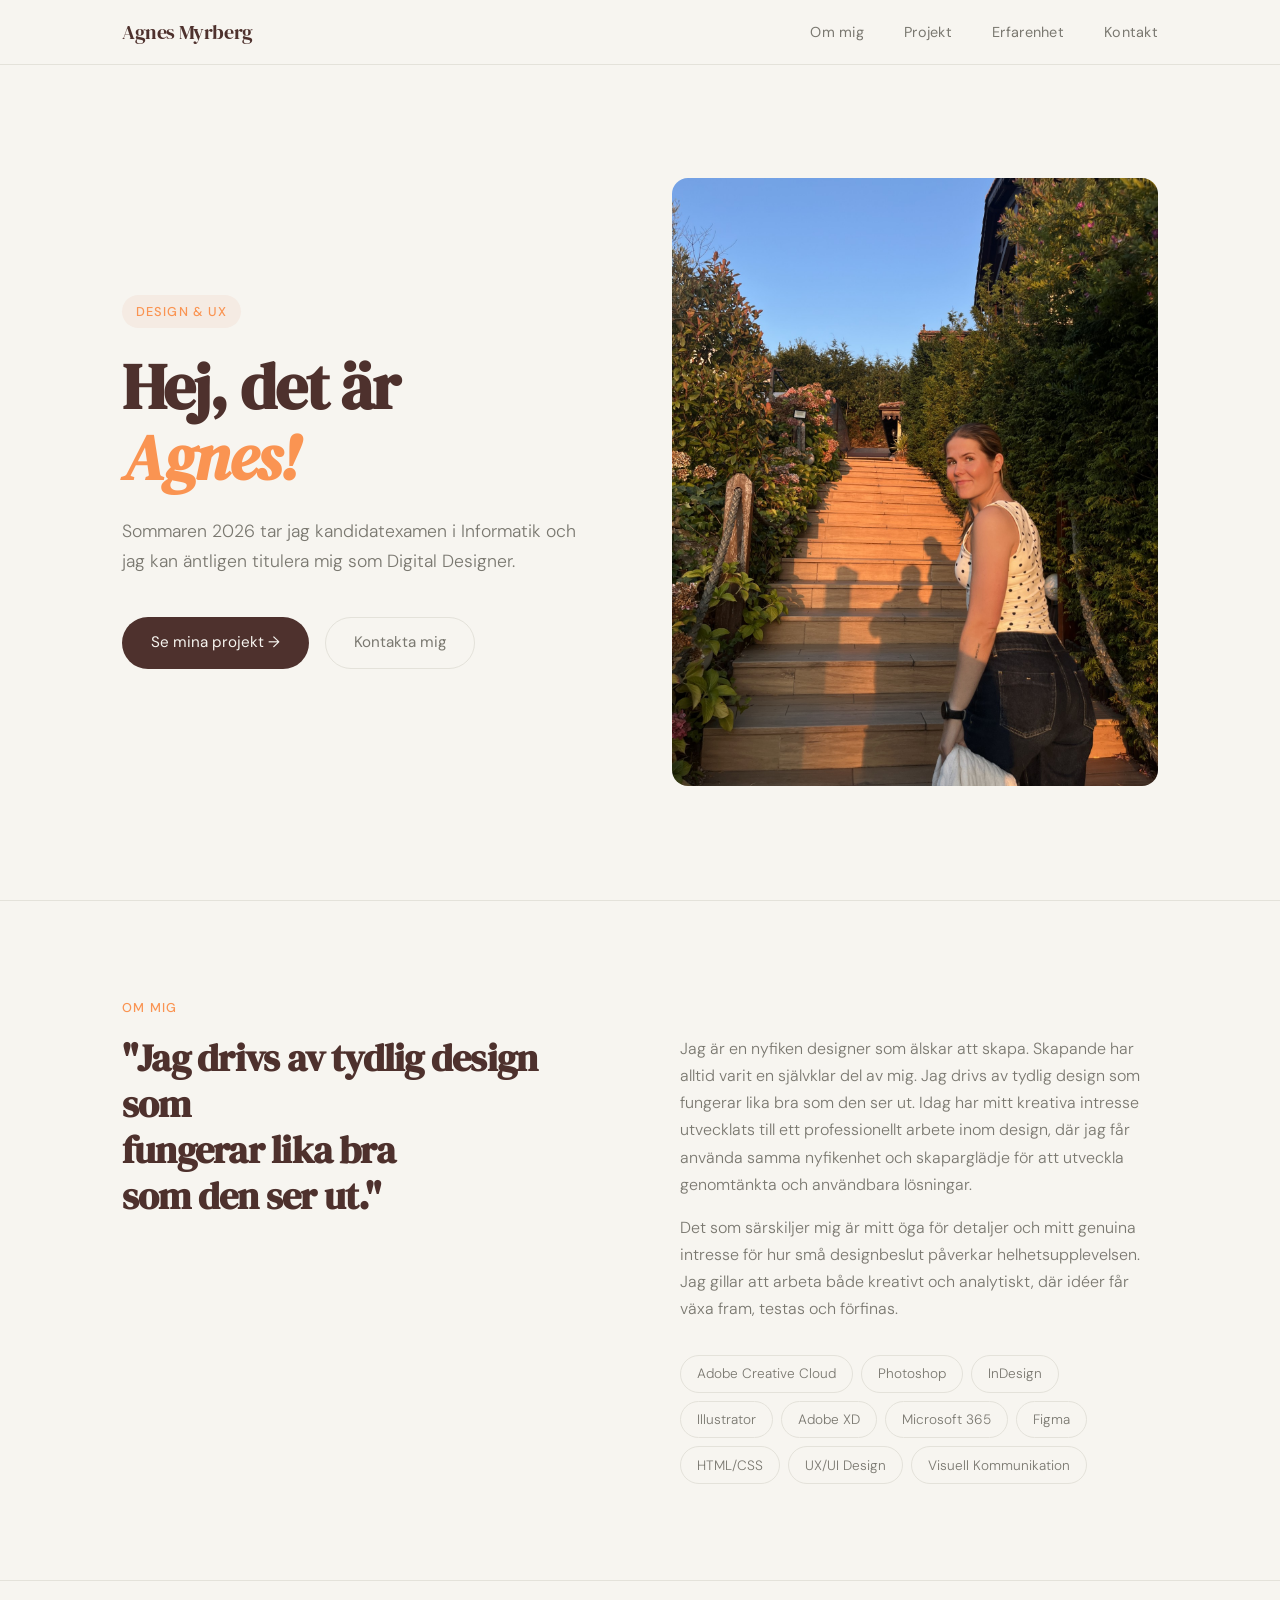
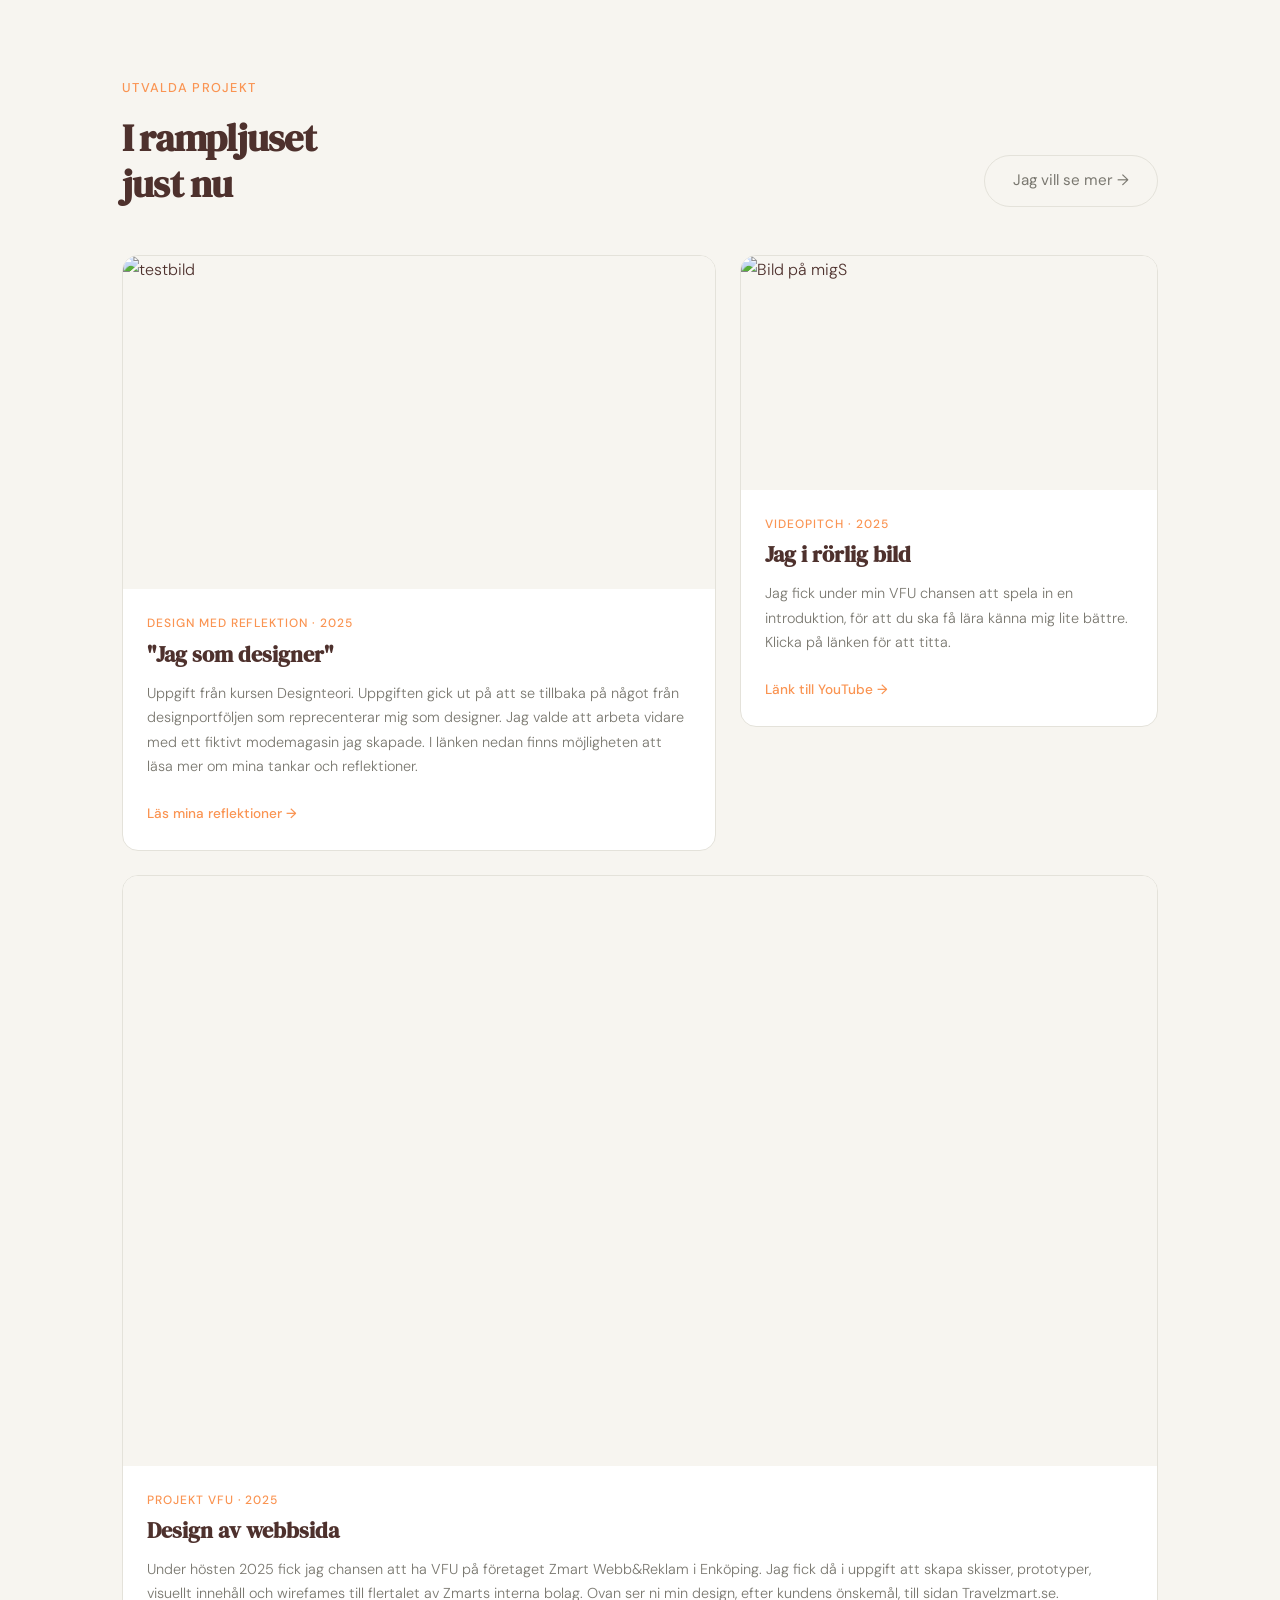
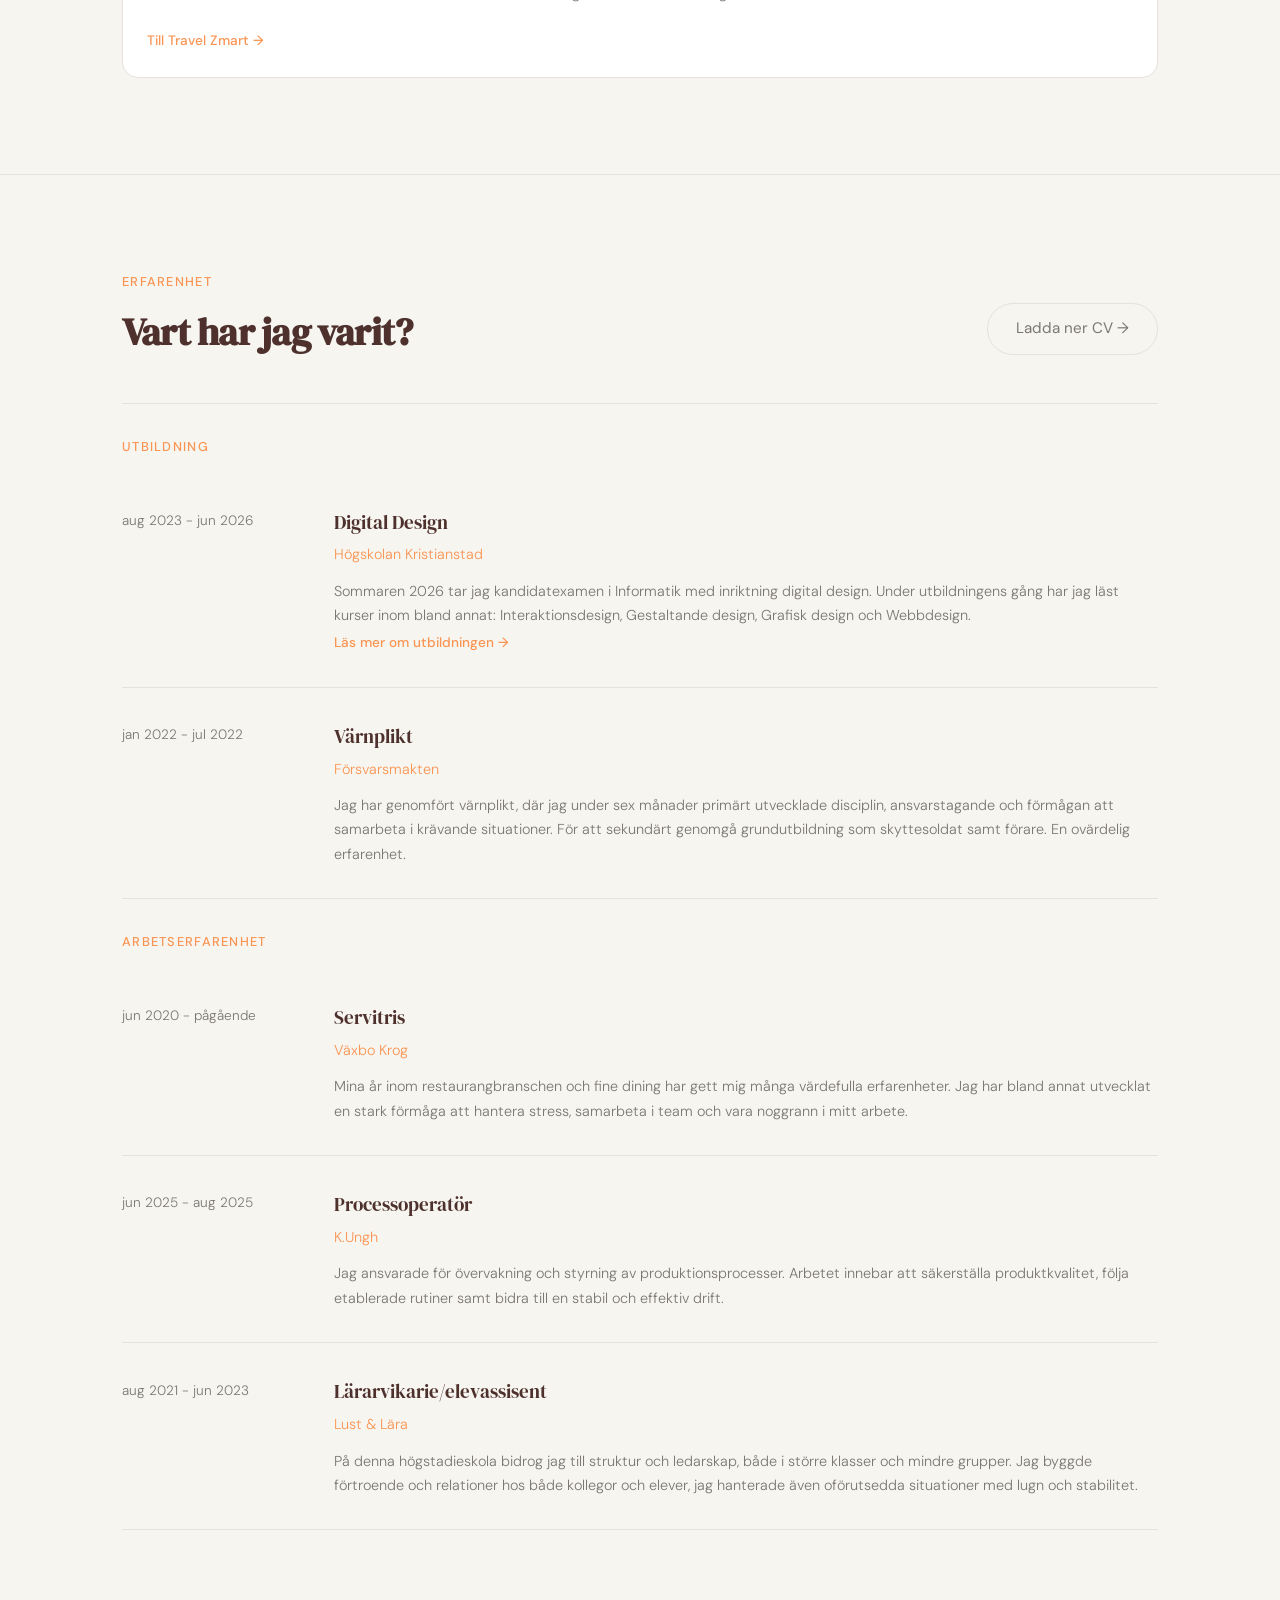
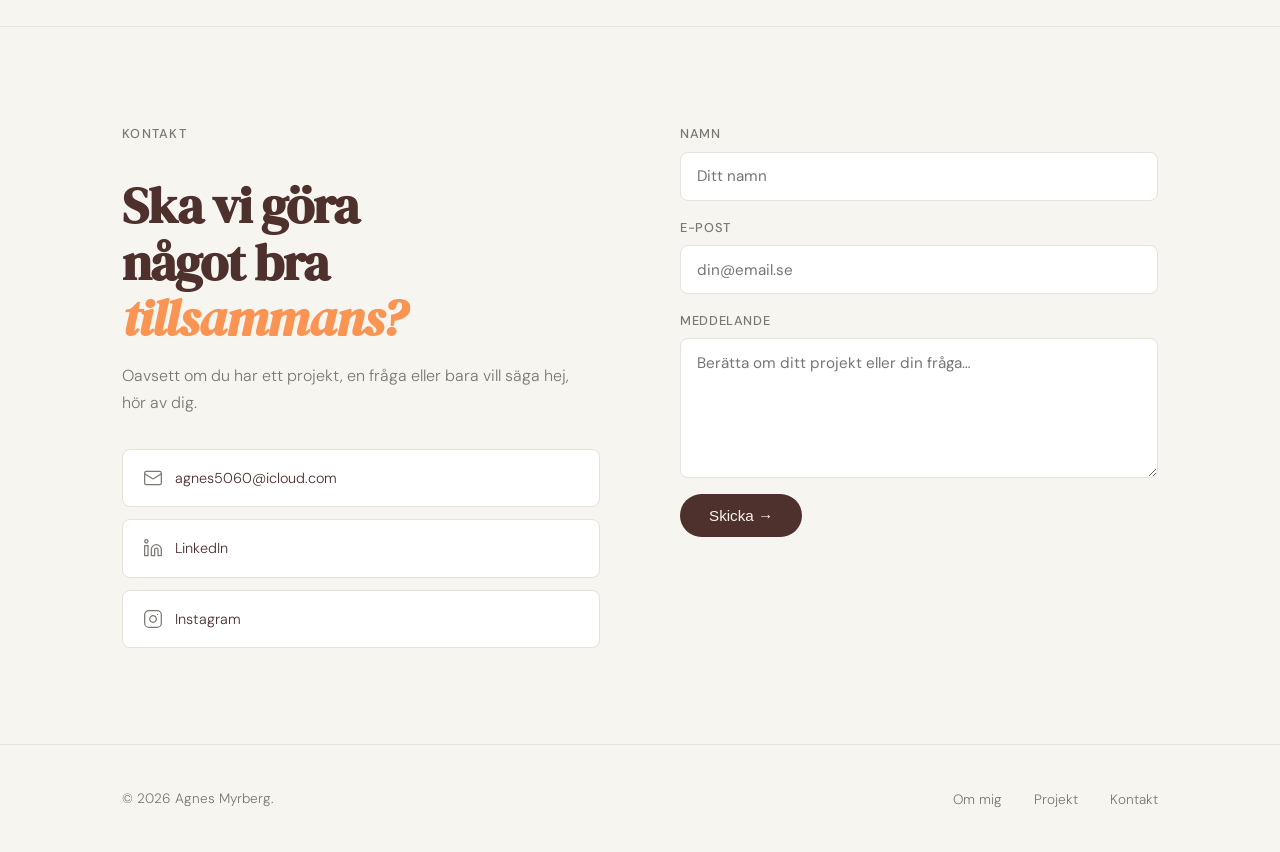
==== index.html @ 343604dd "Add files via upload" ====
<!DOCTYPE html>
<html lang="sv">
<head>
  <meta charset="UTF-8" />
  <meta name="viewport" content="width=device-width, initial-scale=1.0" />
  <title>Portfolio</title>
  <link rel="preconnect" href="https://fonts.googleapis.com" />
  <link rel="preconnect" href="https://fonts.gstatic.com" crossorigin />
  <link rel="stylesheet" href="css/style.css"> 
  <link href="https://fonts.googleapis.com/css2?family=DM+Serif+Display:ital@0;1&family=DM+Sans:ital,opsz,wght@0,9..40,300;0,9..40,400;0,9..40,500;1,9..40,300&display=swap" rel="stylesheet" />

 

  <!-- NAVIGATION -->
  <nav>
    <div class="container">
      <a href="index.html" class="nav-logo">Agnes Myrberg</a>
      <ul class="nav-links">
        <li><a href="ommig.html">Om mig</a></li>
        <li><a href="projekt.html">Projekt</a></li>
        <li><a href="erfarenhet.html">Erfarenhet</a></li>
        <li><a href="kontakt.html">Kontakt</a></li>
      </ul>
    </div>
  </nav>

  <!-- HERO -->
  <section id="hero">
    <div class="container">
      <div class="hero-inner">
        <div class="hero-text">
          <span class="tag">Design &amp; UX</span>
          <h1>Hej, det är<br><em>Agnes!</em></h1>
          <p>
            Sommaren 2026 tar jag kandidatexamen i Informatik och jag kan äntligen titulera mig som Digital Designer.
          </p>
          <div class="hero-actions">
            <a href="projekt.html" class="btn btn-primary">Se mina projekt →</a>
            <a href="#kontakt" class="btn btn-outline">Kontakta mig</a>
          </div>
        </div>

        <div class="hero-image"><img src="images/agnes.jpeg" alt="bild"> </div> 
      </div>
    </div>
  </section>

  <!-- OM MIG -->
  <section id="om-mig">
    <div class="container">
      <p class="section-label">Om mig</p>
      <div class="om-mig-grid">
        <div>
          <h2>"Jag drivs av tydlig design som<br>fungerar lika bra<br>som den ser ut."</h2>
        </div>
        <div>
          <p>
            Jag är en nyfiken designer som älskar att skapa. Skapande har alltid varit en självklar del av mig.
              Jag drivs av tydlig design som fungerar lika bra som den ser ut. Idag har mitt kreativa intresse utvecklats
              till ett professionellt arbete inom design, där jag får använda samma nyfikenhet och skaparglädje för att
              utveckla genomtänkta och användbara lösningar.
          </p>
          <p>
           Det som särskiljer mig är mitt öga för detaljer och mitt genuina intresse för hur små designbeslut påverkar helhetsupplevelsen. 
          Jag gillar att arbeta både kreativt och analytiskt, där idéer får växa fram, testas och förfinas.
          </p>

          <div class="skills-list">
            <!-- Byt ut dessa mot dina egna kompetenser -->
            <span class="skill-tag">Adobe Creative Cloud</span>
            <span class="skill-tag">Photoshop</span>
            <span class="skill-tag">InDesign</span>
            <span class="skill-tag">Illustrator</span>
            <span class="skill-tag">Adobe XD</span>
            <span class="skill-tag">Microsoft 365</span>
            <span class="skill-tag">Figma</span>
            <span class="skill-tag">HTML/CSS</span>
            <span class="skill-tag">UX/UI Design</span>
            <span class="skill-tag">Visuell Kommunikation</span>
          </div>
        </div>
      </div>
    </div>
  </section>

  <!-- PROJEKT -->
  <section id="projekt">
    <div class="container">
      <div class="projekt-header">
        <div>
          <p class="section-label">Utvalda projekt</p>
          <h2>I rampljuset<br>just nu</h2>
        </div>
        <a href="projekt.html" class="btn btn-outline">Jag vill se mer →</a>
      </div>

      <div class="projekt-grid">

        <!-- Projekt 1 — stort -->
        <div class="card-large">
          <article class="project-card">
            <!-- Byt ut div mot <img src="projekt1.jpg" alt="..."> -->
            <div class="card-image"><img src="images/skärmbild1.png" alt="testbild"></div>
            <div class="card-body">
              <p class="card-category">Design med reflektion · 2025</p>
              <h3 class="card-title">"Jag som designer"</h3>
              <p class="card-desc">Uppgift från kursen Designteori. Uppgiften gick ut på att se tillbaka på något från designportföljen som reprecenterar mig som designer. 
                Jag valde att arbeta vidare med ett fiktivt modemagasin jag skapade. I länken nedan finns möjligheten att läsa mer om mina tankar och reflektioner.</p>
              <a href="images/Jag som designer.pdf" target="_blank" class="card-link">Läs mina reflektioner →</a>
            </div>
          </article>
        </div>

        <!-- Projekt 2 — litet -->
        <div class="card-small">
          <article class="project-card">
            <div class="card-image"><img src="images/norsktjej.jpeg" alt="Bild på migS"></div>
            <div class="card-body">
              <p class="card-category">Videopitch · 2025</p>
              <h3 class="card-title">Jag i rörlig bild</h3>
              <p class="card-desc">Jag fick under min VFU chansen att spela in en introduktion, för att du ska få lära känna mig lite bättre. Klicka på länken för att titta.</p>
              <a href="https://youtube.com/shorts/fnrVQK03BHY" target="_blank" class="card-link">Länk till YouTube →</a>
            </div>
          </article>
        </div>

        <!-- Projekt 3 — hel rad -->
        <div class="card-full">
  <article class="project-card">
    <div class="card-image">
      <video autoplay muted loop playsinline>
        <source src="images/inspelningtravel.mp4" type="video/mp4">
      </video>
    </div>
    <div class="card-body">
      <p class="card-category">Projekt VFU · 2025</p>
      <h3 class="card-title">Design av webbsida</h3>
      <p class="card-desc">Under hösten 2025 fick jag chansen att ha VFU på företaget Zmart Webb&Reklam i Enköping. 
        Jag fick då i uppgift att skapa skisser, prototyper, visuellt innehåll och wirefames till flertalet av Zmarts interna bolag. 
        Ovan ser ni min design, efter kundens önskemål, till sidan Travelzmart.se.</p>
      <a href="https://travelzmart.se/" target="_blank" class="card-link">Till Travel Zmart →</a>
    </div>
  </article>
</div>

      </div>
    </div>
  </section>

  <!-- CV / ERFARENHET -->
  <section id="cv">
    <div class="container">
      <div class="cv-header">
        <div>
          <p class="section-label">Erfarenhet</p>
          <h2>Vart har jag varit?</h2>
        </div>
        <!-- Länka till ditt CV som PDF om du vill -->
        <a href="images/CV.pdf" target="_blank" class="btn btn-outline">Ladda ner CV →</a>
      </div>

      <div class="cv-list">
        <div class="cv-item">
          <p class="section-label">Utbildning</p> <br>

          <span class="cv-period">aug 2023 - jun 2026</span>
          <div>
            <p class="cv-role">Digital Design</p>
            <p class="cv-company">Högskolan Kristianstad</p>
            <p class="cv-desc">Sommaren 2026 tar jag kandidatexamen i Informatik med inriktning digital design. Under utbildningens gång har jag 
              läst kurser inom bland annat: Interaktionsdesign, Gestaltande design, Grafisk design och Webbdesign.</p>
              <a href="https://www.hkr.se/program/digitaldesign/utbildningsplan/" target="_blank" class="card-link">Läs mer om utbildningen →</a>
          </div>
        </div>
        <div class="cv-item">
          <span class="cv-period">jan 2022 - jul 2022</span>
          <div>
            <p class="cv-role">Värnplikt</p>
            <p class="cv-company">Försvarsmakten</p>
            <p class="cv-desc">Jag har genomfört värnplikt, där jag under sex månader primärt utvecklade disciplin, ansvarstagande och förmågan att samarbeta i krävande situationer.
              För att sekundärt genomgå grundutbildning som skyttesoldat samt förare. En ovärdelig erfarenhet.
            </p>
          </div>
        </div>
        
        <div class="cv-item">
          <p class="section-label">Arbetserfarenhet</p> <br> 

         <span class="cv-period">jun 2020 - pågående</span>
          <div>
            <p class="cv-role">Servitris</p>
            <p class="cv-company">Växbo Krog</p>
            <p class="cv-desc">Mina år inom restaurangbranschen och fine dining har gett mig många 
              värdefulla erfarenheter. Jag har bland annat utvecklat en stark förmåga att hantera stress, samarbeta i team och vara noggrann i mitt arbete. </p>
          </div>
        </div>

        <div class="cv-item">
          <span class="cv-period">jun 2025 - aug 2025</span>
          <div>
            <p class="cv-role">Processoperatör</p>
            <p class="cv-company">K.Ungh</p>
            <p class="cv-desc">Jag ansvarade för övervakning och styrning av produktionsprocesser. 
              Arbetet innebar att säkerställa produktkvalitet, följa etablerade rutiner samt bidra till en stabil och effektiv drift.</p>
          </div>
        </div>

        <div class="cv-item">
          <span class="cv-period">aug 2021 - jun 2023</span>
          <div>
            <p class="cv-role">Lärarvikarie/elevassisent</p>
            <p class="cv-company">Lust & Lära</p>
            <p class="cv-desc">På denna högstadieskola bidrog jag till struktur och ledarskap, både i större klasser och mindre grupper. 
              Jag byggde förtroende och relationer hos både kollegor och elever, jag hanterade även oförutsedda situationer med lugn och stabilitet.</p>
          </div>
        </div>

      </div>
    </div>
  </section>

  <!-- KONTAKT -->
  <section id="kontakt">
    <div class="container">
      <div class="kontakt-inner">
        <div>
          <p class="section-label">Kontakt</p>
          <h2>Ska vi göra<br>något bra<br><em>tillsammans?</em></h2>
          <p>Oavsett om du har ett projekt, en fråga eller bara vill säga hej, <br> hör av dig.</p>

          <div class="contact-links">
            <a href="mailto:din@email.se" class="contact-link">
              <svg class="contact-link-icon" viewBox="0 0 24 24" fill="none" stroke="currentColor" stroke-width="1.5" stroke-linecap="round" stroke-linejoin="round">
                <rect width="20" height="16" x="2" y="4" rx="2"/><path d="m22 7-8.97 5.7a1.94 1.94 0 0 1-2.06 0L2 7"/>
              </svg>
              <span class="contact-link-label">agnes5060@icloud.com</span>
            </a>
            <a href="https://www.linkedin.com/in/agnesmyrberg/" target="_blank" rel="noopener" class="contact-link">
              <svg class="contact-link-icon" viewBox="0 0 24 24" fill="none" stroke="currentColor" stroke-width="1.5" stroke-linecap="round" stroke-linejoin="round">
                <path d="M16 8a6 6 0 0 1 6 6v7h-4v-7a2 2 0 0 0-2-2 2 2 0 0 0-2 2v7h-4v-7a6 6 0 0 1 6-6z"/><rect width="4" height="12" x="2" y="9"/><circle cx="4" cy="4" r="2"/>
              </svg>
              <span class="contact-link-label">LinkedIn</span>
            </a>
            <a href="https://instagram.com" target="_blank" rel="noopener" class="contact-link">
              <svg class="contact-link-icon" viewBox="0 0 24 24" fill="none" stroke="currentColor" stroke-width="1.5" stroke-linecap="round" stroke-linejoin="round">
                <rect width="20" height="20" x="2" y="2" rx="5"/><path d="M16 11.37A4 4 0 1 1 12.63 8 4 4 0 0 1 16 11.37z"/><line x1="17.5" x2="17.51" y1="6.5" y2="6.5"/>
              </svg>
              <span class="contact-link-label">Instagram</span>
            </a>
          </div>
        </div>

        <!-- Enkelt kontaktformulär -->
        <div>
          <form class="contact-form" action="https://formspree.io/f/xlgoywad" method="POST">
            <div class="form-group">
              <label for="name">Namn</label>
              <input type="text" id="name" name="name" placeholder="Ditt namn" />
            </div>
            <div class="form-group">
              <label for="email">E-post</label>
              <input type="email" id="email" name="email" placeholder="din@email.se" />
            </div>
            <div class="form-group">
              <label for="message">Meddelande</label>
              <textarea id="message" name="message" placeholder="Berätta om ditt projekt eller din fråga…"></textarea>
            </div>
            <button type="submit" class="btn btn-primary" style="align-self: flex-start;">Skicka →</button>
          </form>
        </div>
      </div>
    </div>
  </section>

  <!-- FOOTER -->
  <footer>
    <div class="container">
      <p>© 2026 Agnes Myrberg.</p>
      <ul class="footer-links">
        <li><a href="ommig.html">Om mig</a></li>
        <li><a href="projekt.html">Projekt</a></li>
        <li><a href="kontakt.html">Kontakt</a></li>
      </ul>
    </div>
  </footer>

</body>
</html>
---- css/style.css ----
/* =====================
       VARIABLER — byt här för att ändra hela sidans utseende
    ===================== */
    :root {
        --bg:          #F7F5F0;       /* sidans bakgrundsfärg */
        --surface:     #FFFFFF;       /* kortbakgrund */
        --text:        #4E312D;       /* primär textfärg */
        --muted:       #7A7870;       /* sekundär/lättare text */
        --accent:      #FA9452;       /* accentfärg — byt till din profilfärg */
        --accent-soft: #F5EBE3;       /* mjuk version av accent */
        --border:      #E4E2DA;       /* kantlinjer */
        --radius:      16px;
        --radius-sm:   8px;
        --font-display: 'DM Serif Display', Georgia, serif;
        --font-body:    'DM Sans', system-ui, sans-serif;
      }
   
      /* =====================
         RESET & BAS
      ===================== */
      *, *::before, *::after { box-sizing: border-box; margin: 0; padding: 0; }
      html { scroll-behavior: smooth; }
   
      body {
        background-color: var(--bg);
        color: var(--text);
        font-family: var(--font-body);
        font-size: 16px;
        line-height: 1.7;
        font-weight: 300;
      }
   
      a {
        color: inherit;
        text-decoration: none;
      }
   
      img {
        display: block;
        width: 100%;
        height: 100%;
        object-fit: cover;
      }
   
      /* =====================
         LAYOUT
      ===================== */
      .container {
        max-width: 1100px;
        margin: 0 auto;
        padding: 0 2rem;
      }
   
      section {
        padding: 6rem 0;
      }
   
      /* =====================
         NAVIGATION
      ===================== */
      nav {
        position: fixed;
        top: 0;
        left: 0;
        right: 0;
        z-index: 100;
        backdrop-filter: blur(12px);
        -webkit-backdrop-filter: blur(12px);
        background: rgba(247, 245, 240, 0.85);
        border-bottom: 1px solid var(--border);
      }
   
      nav .container {
        display: flex;
        align-items: center;
        justify-content: space-between;
        height: 64px;
      }
   
      .nav-logo {
        font-family: var(--font-display);
        font-size: 1.25rem;
        letter-spacing: -0.02em;
      }
   
      .nav-links {
        display: flex;
        gap: 2.5rem;
        list-style: none;
      }
   
      .nav-links a {
        font-size: 0.9rem;
        font-weight: 400;
        color: var(--muted);
        transition: color 0.2s;
        letter-spacing: 0.02em;
      }
   
      .nav-links a:hover {
        color: var(--text);
      }
   
      /* =====================
         HERO
      ===================== */
      #hero {
        padding-top: 10rem;
        padding-bottom: 6rem;
        min-height: 100vh;
        display: flex;
        align-items: center;
      }

            #hero-projects {
        padding-top: 10rem;
        padding-bottom: 6rem;
        display: flex;
        align-items: center;
      }
   
      .hero-inner {
        display: grid;
        grid-template-columns: 1fr 1fr;
        gap: 4rem;
        align-items: center;
      }
   
      .hero-text .tag {
        display: inline-block;
        background: var(--accent-soft);
        color: var(--accent);
        font-size: 0.8rem;
        font-weight: 500;
        letter-spacing: 0.08em;
        text-transform: uppercase;
        padding: 0.35rem 0.9rem;
        border-radius: 100px;
        margin-bottom: 1.5rem;
      }
   
      .hero-text h1 {
        font-family: var(--font-display);
        font-size: clamp(2.5rem, 5vw, 4rem);
        line-height: 1.1;
        letter-spacing: -0.02em;
        margin-bottom: 1.5rem;
      }
   
      .hero-text h1 em {
        font-style: italic;
        color: var(--accent);
      }
   
      .hero-text p {
        font-size: 1.1rem;
        color: var(--muted);
        max-width: 38ch;
        margin-bottom: 2.5rem;
      }
   
      .hero-actions {
        display: flex;
        gap: 1rem;
        flex-wrap: wrap;
      }
   
      .btn {
        display: inline-flex;
        align-items: center;
        gap: 0.5rem;
        padding: 0.75rem 1.75rem;
        border-radius: 100px;
        font-size: 0.95rem;
        font-weight: 400;
        cursor: pointer;
        transition: all 0.2s;
        border: 1.5px solid transparent;
      }
   
      .btn-primary {
        background: var(--text);
        color: var(--bg);
      }
   
      .btn-primary:hover {
        background: var(--accent);
      }
   
      .btn-outline {
        border-color: var(--border);
        color: var(--muted);
        background: transparent;
      }
   
      .btn-outline:hover {
        border-color: var(--text);
        color: var(--text);
      }
   
      /* Platshållaryta för profilbild */
      .hero-image {
        aspect-ratio: 4 / 5;
        background: var(--border);
        border-radius: var(--radius);
        overflow: hidden;
        position: relative;
      }
   
      .hero-image::after {
        position: absolute;
        inset: 0;
        display: flex;
        align-items: center;
        justify-content: center;
        font-size: 0.85rem;
        color: var(--muted);
        font-style: italic;
      }

      .card-image video {
  width: 100%;
  height: 100%;
  object-fit: cover;
}
   
      /* =====================
         OM MIG
      ===================== */
      #om-mig {
        border-top: 1px solid var(--border);
      }
   
      .section-label {
        font-size: 0.8rem;
        font-weight: 500;
        letter-spacing: 0.1em;
        text-transform: uppercase;
        color: var(--accent);
        margin-bottom: 1rem;
      }
   
      .om-mig-grid {
        display: grid;
        grid-template-columns: 1fr 1fr;
        gap: 5rem;
        align-items: start;
      }
   
      .om-mig-grid h2 {
        font-family: var(--font-display);
        font-size: clamp(1.8rem, 3vw, 2.8rem);
        line-height: 1.2;
        letter-spacing: -0.02em;
        margin-bottom: 1.5rem;
      }
   
      .om-mig-grid p {
        color: var(--muted);
        margin-bottom: 1rem;
      }
   
      .skills-list {
        display: flex;
        flex-wrap: wrap;
        gap: 0.5rem;
        margin-top: 2rem;
      }
   
      .skill-tag {
        padding: 0.4rem 1rem;
        border: 1px solid var(--border);
        border-radius: 100px;
        font-size: 0.85rem;
        color: var(--muted);
        transition: all 0.2s;
      }
   
      .skill-tag:hover {
        border-color: var(--accent);
        color: var(--accent);
      }
   
      /* =====================
         PROJEKT
      ===================== */
      #projekt {
        border-top: 1px solid var(--border);
      }
   
      .projekt-header {
        display: flex;
        justify-content: space-between;
        align-items: flex-end;
        margin-bottom: 3rem;
      }
   
      .projekt-header h2 {
        font-family: var(--font-display);
        font-size: clamp(1.8rem, 3vw, 2.8rem);
        line-height: 1.2;
        letter-spacing: -0.02em;
      }
   
      .projekt-grid {
        display: grid;
        grid-template-columns: repeat(12, 1fr);
        gap: 1.5rem;
      }
   
      /* Stort kort */
      .card-large {
        grid-column: span 7;
      }
   
      /* Litet kort */
      .card-small {
        grid-column: span 5;
      }
   
      /* Tredje kortet tar hela raden */
      .card-full {
        grid-column: span 12;
      }
   
      .project-card {
        background: var(--surface);
        border: 1px solid var(--border);
        border-radius: var(--radius);
        overflow: hidden;
        transition: transform 0.3s ease, box-shadow 0.3s ease;
        cursor: pointer;
      }
   
      .project-card:hover {
        transform: translateY(-4px);
        box-shadow: 0 16px 48px rgba(0,0,0,0.07);
      }



   
      /* Platshållaryta för projektbild */
      .card-image {
        background: var(--bg);
        width: 100%;
        aspect-ratio: 16 / 9;
        position: relative;
      }
   
      .card-image::after {
        position: absolute;
        inset: 0;
        display: flex;
        align-items: center;
        justify-content: center;
        font-size: 0.85rem;
        color: var(--muted);
        font-style: italic;
      }
   
      .card-body {
        padding: 1.5rem;
      }
   
      .card-category {
        font-size: 0.75rem;
        font-weight: 500;
        letter-spacing: 0.08em;
        text-transform: uppercase;
        color: var(--accent);
        margin-bottom: 0.5rem;
      }
   
      .card-title {
        font-family: var(--font-display);
        font-size: 1.4rem;
        line-height: 1.2;
        margin-bottom: 0.75rem;
      }
   
      .card-desc {
        font-size: 0.9rem;
        color: var(--muted);
        margin-bottom: 1.25rem;
      }
   
      .card-link {
        font-size: 0.85rem;
        font-weight: 500;
        color: var(--accent);
        display: inline-flex;
        align-items: center;
        gap: 0.3rem;
        transition: gap 0.2s;
      }
   
      .card-link:hover {
        gap: 0.6rem;
      }
   
      /* =====================
         CV / ERFARENHET
      ===================== */
      #cv {
        border-top: 1px solid var(--border);
      }
   
      .cv-header {
        display: flex;
        justify-content: space-between;
        align-items: flex-end;
        margin-bottom: 3rem;
      }
   
      .cv-header h2 {
        font-family: var(--font-display);
        font-size: clamp(1.8rem, 3vw, 2.8rem);
        line-height: 1.2;
        letter-spacing: -0.02em;
      }
   
      .cv-list {
        display: flex;
        flex-direction: column;
      }
   
      .cv-item {
        display: grid;
        grid-template-columns: 180px 1fr;
        gap: 2rem;
        padding: 2rem 0;
        border-top: 1px solid var(--border);
      }
   
      .cv-item:last-child {
        border-bottom: 1px solid var(--border);
      }
   
      .cv-period {
        font-size: 0.85rem;
        color: var(--muted);
        padding-top: 0.2rem;
      }
   
      .cv-role {
        font-family: var(--font-display);
        font-size: 1.2rem;
        margin-bottom: 0.25rem;
      }
   
      .cv-company {
        font-size: 0.9rem;
        color: var(--accent);
        margin-bottom: 0.75rem;
      }
   
      .cv-desc {
        font-size: 0.9rem;
        color: var(--muted);
      }
   
      /* =====================
         KONTAKT
      ===================== */
      #kontakt {
        border-top: 1px solid var(--border);
      }
   
      .kontakt-inner {
        display: grid;
        grid-template-columns: 1fr 1fr;
        gap: 5rem;
        align-items: start;
      }
   
      .kontakt-inner h2 {
        font-family: var(--font-display);
        font-size: clamp(2rem, 4vw, 3.2rem);
        line-height: 1.1;
        letter-spacing: -0.02em;
        margin-bottom: 1rem;
      }
   
      .kontakt-inner h2 em {
        font-style: italic;
        color: var(--accent);
      }
   
      .kontakt-inner > div > p {
        color: var(--muted);
        margin-bottom: 2rem;
      }
   
      .contact-links {
        display: flex;
        flex-direction: column;
        gap: 0.75rem;
      }
   
      .contact-link {
        display: flex;
        align-items: center;
        gap: 0.75rem;
        padding: 1rem 1.25rem;
        background: var(--surface);
        border: 1px solid var(--border);
        border-radius: var(--radius-sm);
        transition: all 0.2s;
      }
   
      .contact-link:hover {
        border-color: var(--accent);
        color: var(--accent);
      }
   
      .contact-link-icon {
        width: 20px;
        height: 20px;
        flex-shrink: 0;
        color: var(--muted);
      }
   
      .contact-link:hover .contact-link-icon {
        color: var(--accent);
      }
   
      .contact-link-label {
        font-size: 0.9rem;
      }
   
      /* Kontaktformulär */
      .contact-form {
        display: flex;
        flex-direction: column;
        gap: 1rem;
      }
   
      .form-group {
        display: flex;
        flex-direction: column;
        gap: 0.4rem;
      }
   
      .form-group label {
        font-size: 0.8rem;
        font-weight: 500;
        letter-spacing: 0.05em;
        text-transform: uppercase;
        color: var(--muted);
      }
   
      .form-group input,
      .form-group textarea {
        padding: 0.85rem 1rem;
        background: var(--surface);
        border: 1px solid var(--border);
        border-radius: var(--radius-sm);
        font-family: var(--font-body);
        font-size: 0.95rem;
        color: var(--text);
        transition: border-color 0.2s;
        outline: none;
        resize: vertical;
      }
   
      .form-group input:focus,
      .form-group textarea:focus {
        border-color: var(--accent);
      }
   
      .form-group textarea {
        min-height: 140px;
      }
   
      /* =====================
         FOOTER
      ===================== */
      footer {
        border-top: 1px solid var(--border);
        padding: 2.5rem 0;
      }
   
      footer .container {
        display: flex;
        justify-content: space-between;
        align-items: center;
      }
   
      footer p {
        font-size: 0.85rem;
        color: var(--muted);
      }
   
      footer .footer-links {
        display: flex;
        gap: 2rem;
        list-style: none;
      }
   
      footer .footer-links a {
        font-size: 0.85rem;
        color: var(--muted);
        transition: color 0.2s;
      }
   
      footer .footer-links a:hover {
        color: var(--text);
      }
   
      /* =====================
         RESPONSIVITET
      ===================== */
      @media (max-width: 768px) {
        nav .container { padding: 0 1.25rem; }
        .container { padding: 0 1.25rem; }
        section { padding: 4rem 0; }
   
        .hero-inner        { grid-template-columns: 1fr; }
        .hero-image        { aspect-ratio: 3 / 2; order: -1; }
        .om-mig-grid       { grid-template-columns: 1fr; gap: 2rem; }
        .kontakt-inner     { grid-template-columns: 1fr; gap: 3rem; }
        .cv-item           { grid-template-columns: 1fr; gap: 0.5rem; }
   
        .card-large,
        .card-small,
        .card-full         { grid-column: span 12; }
   
        .projekt-header,
        .cv-header         { flex-direction: column; align-items: flex-start; gap: 1rem; }
   
        footer .container  { flex-direction: column; gap: 1rem; text-align: center; }
      }

/*overlay på projekt*/ 

     .lightbox {
  position: fixed;
  inset: 0;
  background: rgba(0, 0, 0, 0.85);

  display: flex;
  justify-content: center;
  align-items: center;

  opacity: 0;
  pointer-events: none;

  transition: opacity 0.25s ease;
  z-index: 9999;
  padding: 40px;
}

/* när aktiv */
.lightbox:target {
  opacity: 1;
  pointer-events: auto;
}

/* bilden i overlay (hela bilden visas) */
.lightbox img {
  max-width: 90vw;
  max-height: 90vh;

  width: auto;
  height: auto;

  object-fit: contain;        /* VIKTIGT: ingen crop här */

  border-radius: 10px;
  box-shadow: 0 10px 40px rgba(0,0,0,0.4);
}

/* klick-område för att stänga */
.lightbox-close {
  position: absolute;
  inset: 0;
  cursor: default;
}

/* om mig sidan*/ 
    img {
      display: block;
      width: 100%;
      height: 100%;
      object-fit: cover;
    }

   
    /* LAYOUT */
    .container {
      max-width: 1100px;
      margin: 0 auto;
      padding: 0 2rem;
    }

    /* SIDA */
    .page {
      padding-top: 10rem;
      padding-bottom: 8rem;
    }

    /* RUBRIK */
    .page-eyebrow {
      font-size: 0.78rem;
      font-weight: 500;
      letter-spacing: 0.12em;
      text-transform: uppercase;
      color: var(--accent);
      margin-bottom: 1rem;
    }

    .page-title {
      font-family: var(--font-display);
      font-size: clamp(3rem, 6vw, 5rem);
      line-height: 1.05;
      letter-spacing: -0.03em;
      margin-bottom: 4rem;
    }

    .page-title em {
      font-style: italic;
      color: var(--accent);
    }

    /* BILD */
    .main-image {
      width: 100%;
      aspect-ratio: 21 / 9;
      background: var(--border);
      border-radius: var(--radius);
      overflow: hidden;
      position: relative;
      margin-bottom: 4rem;
    }

    /* Ta bort ::after när du lägger till en riktig bild */
    .main-image::after {
      position: absolute;
      inset: 0;
      display: flex;
      align-items: center;
      justify-content: center;
      font-size: 0.9rem;
      color: var(--muted);
      font-style: italic;
    }


    /* RESPONSIVITET */
    @media (max-width: 768px) {
      .container { padding: 0 1.25rem; }
      .main-image { aspect-ratio: 4 / 3; }
      .text-block { grid-template-columns: 1fr; gap: 1.5rem; }
      footer .container { flex-direction: column; gap: 1rem; text-align: center; }
    }

    .buttonn {
      margin: 30px 0;
    }
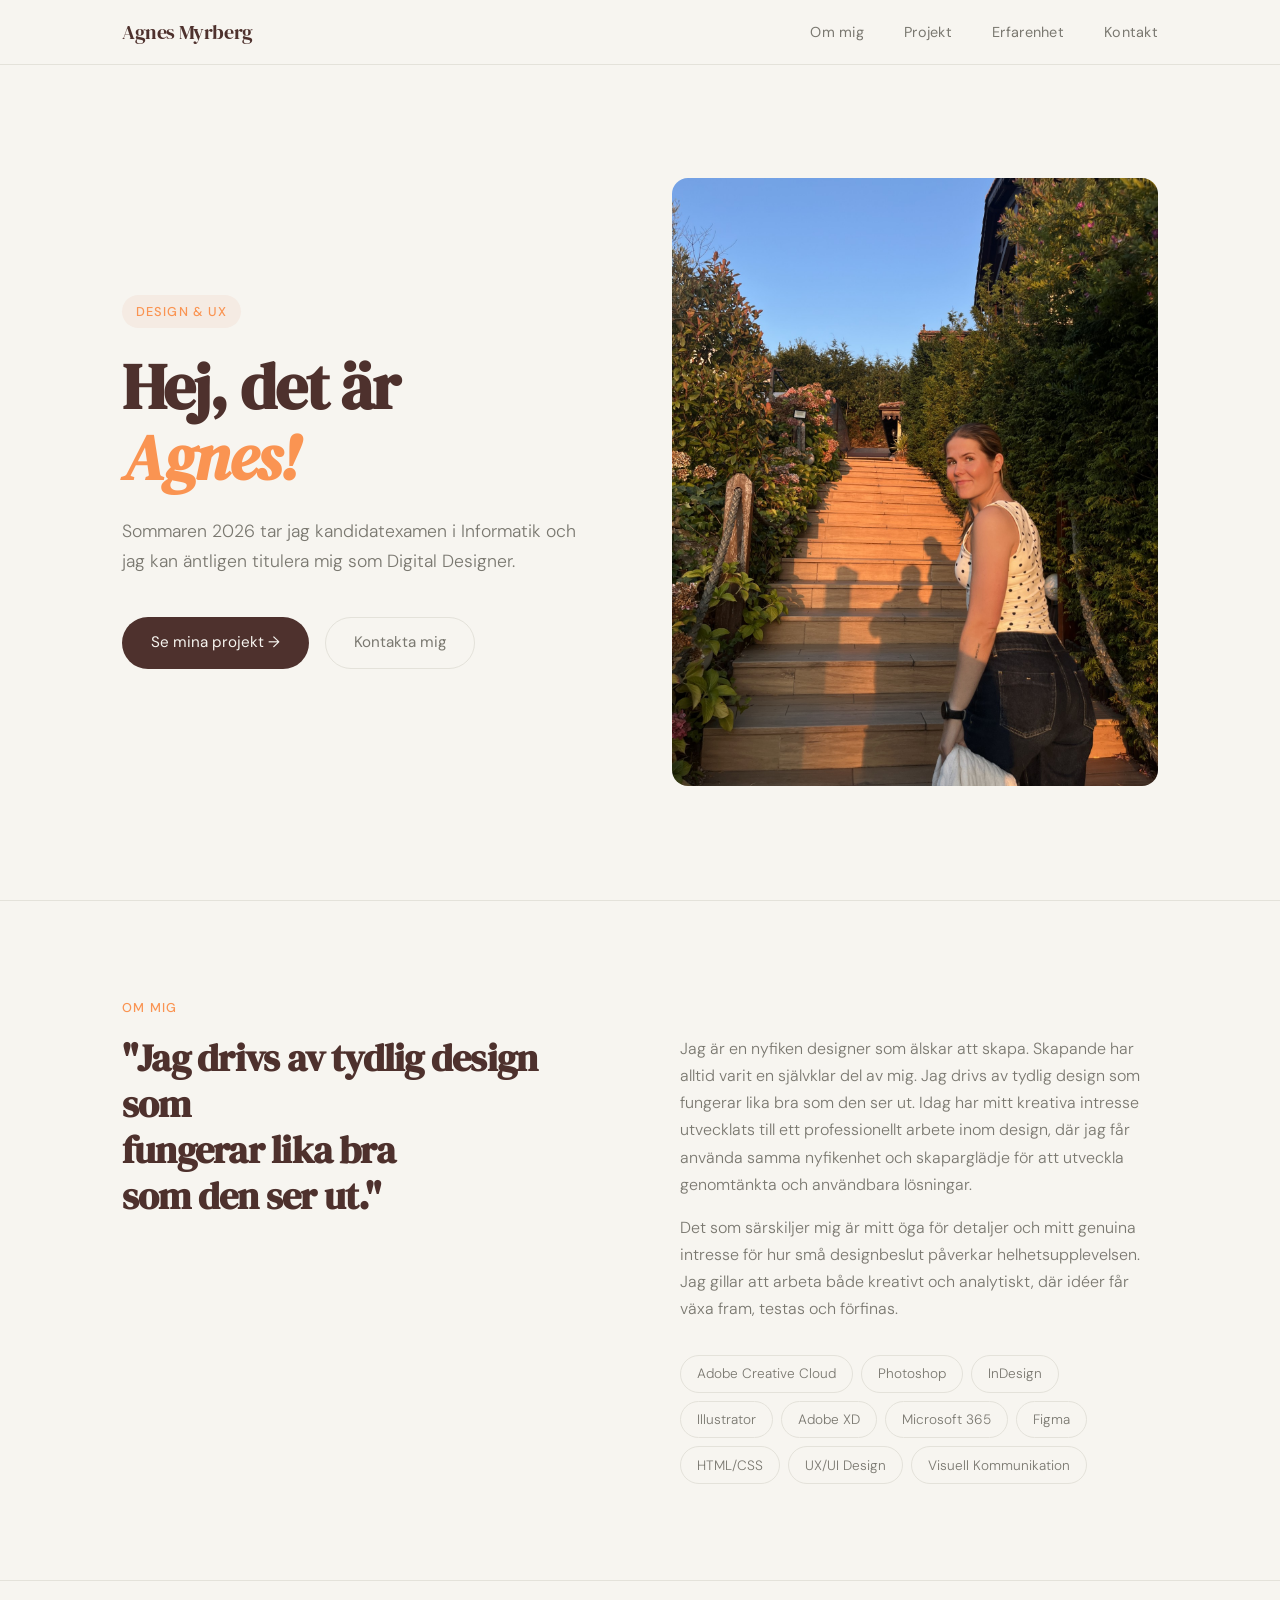
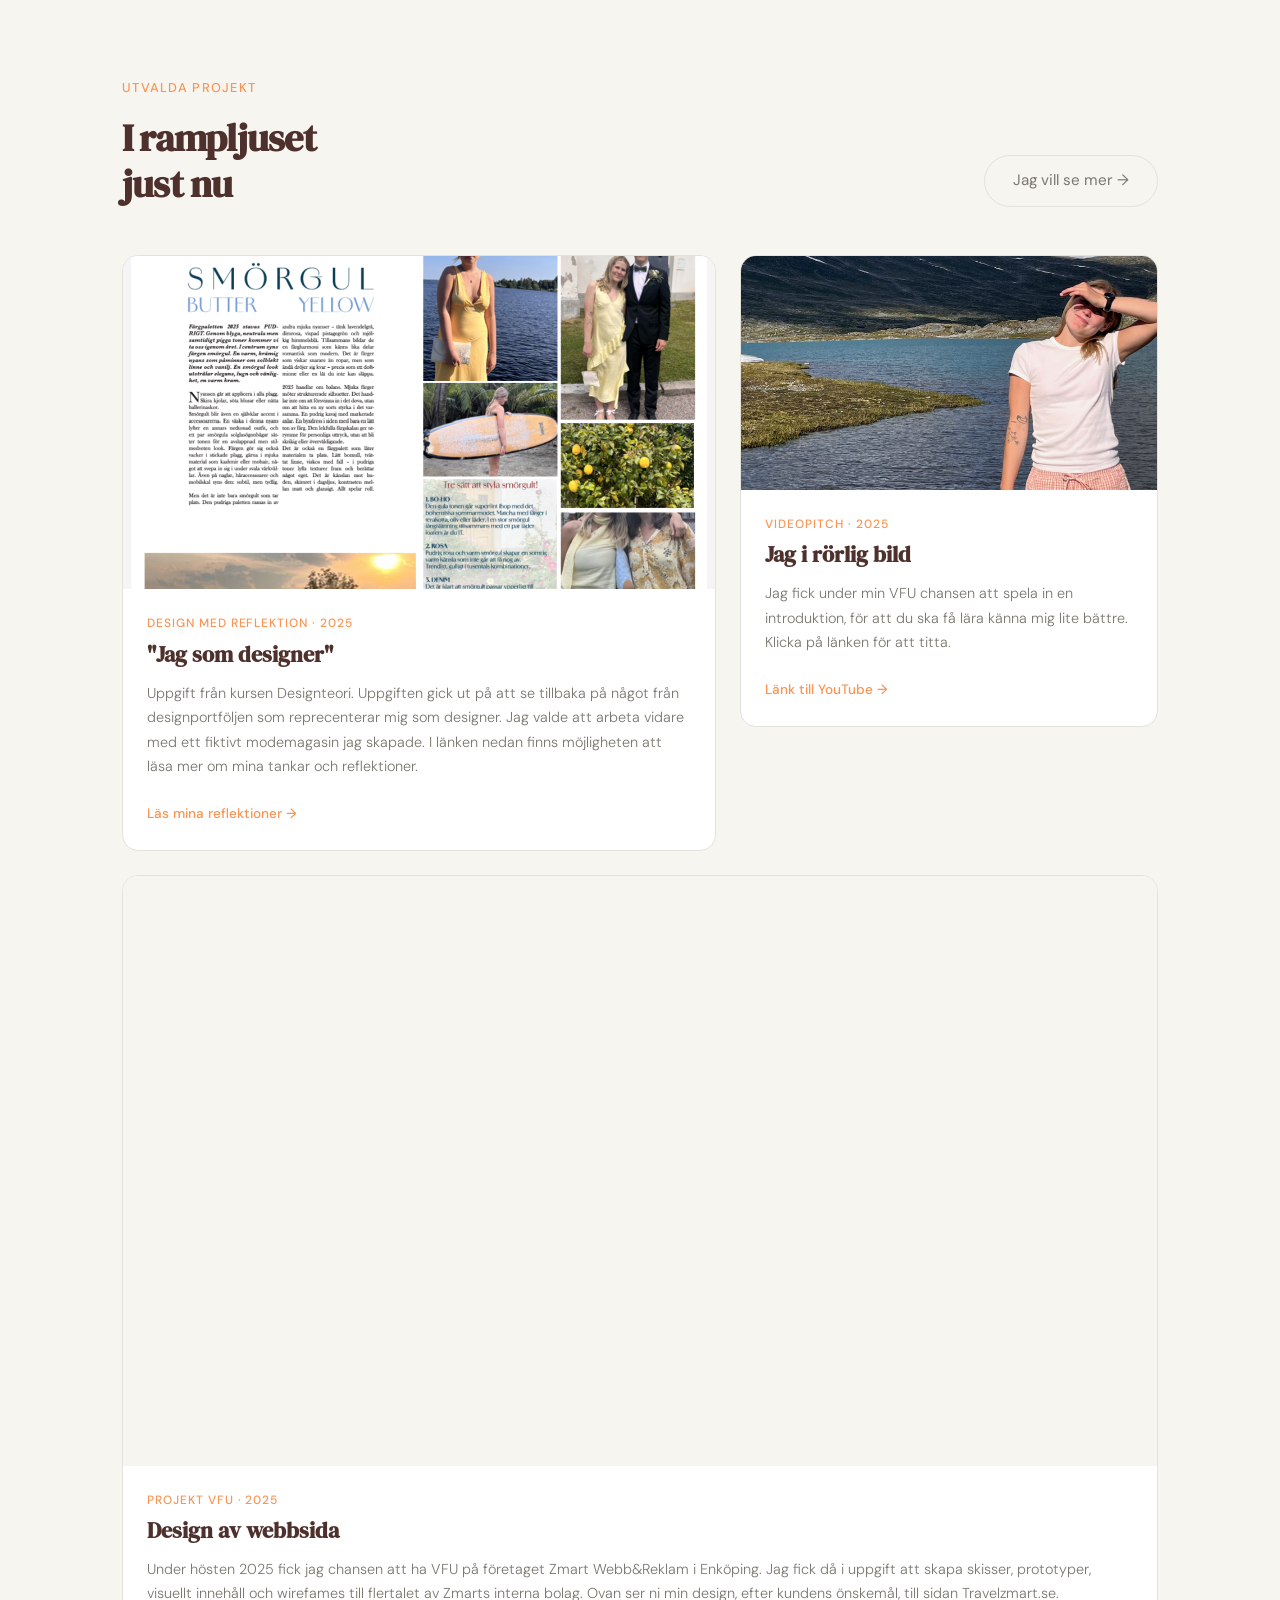
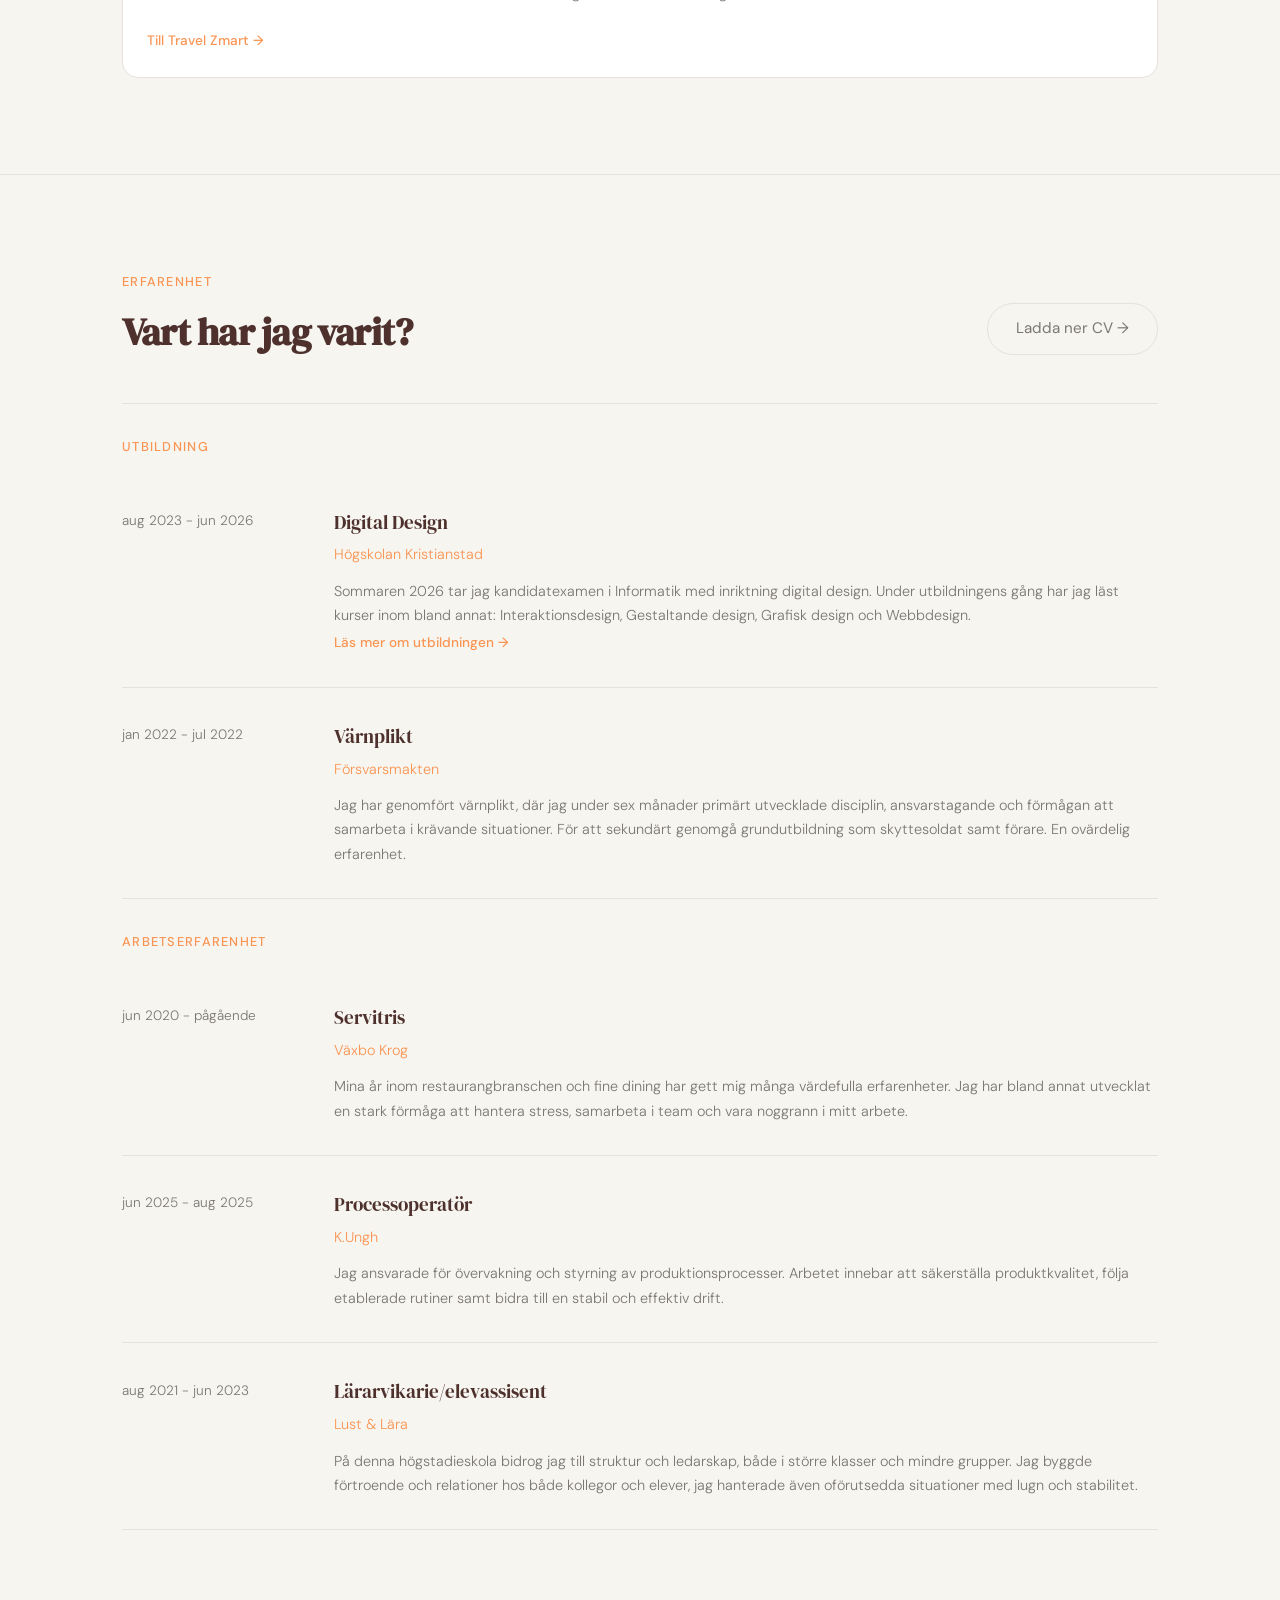
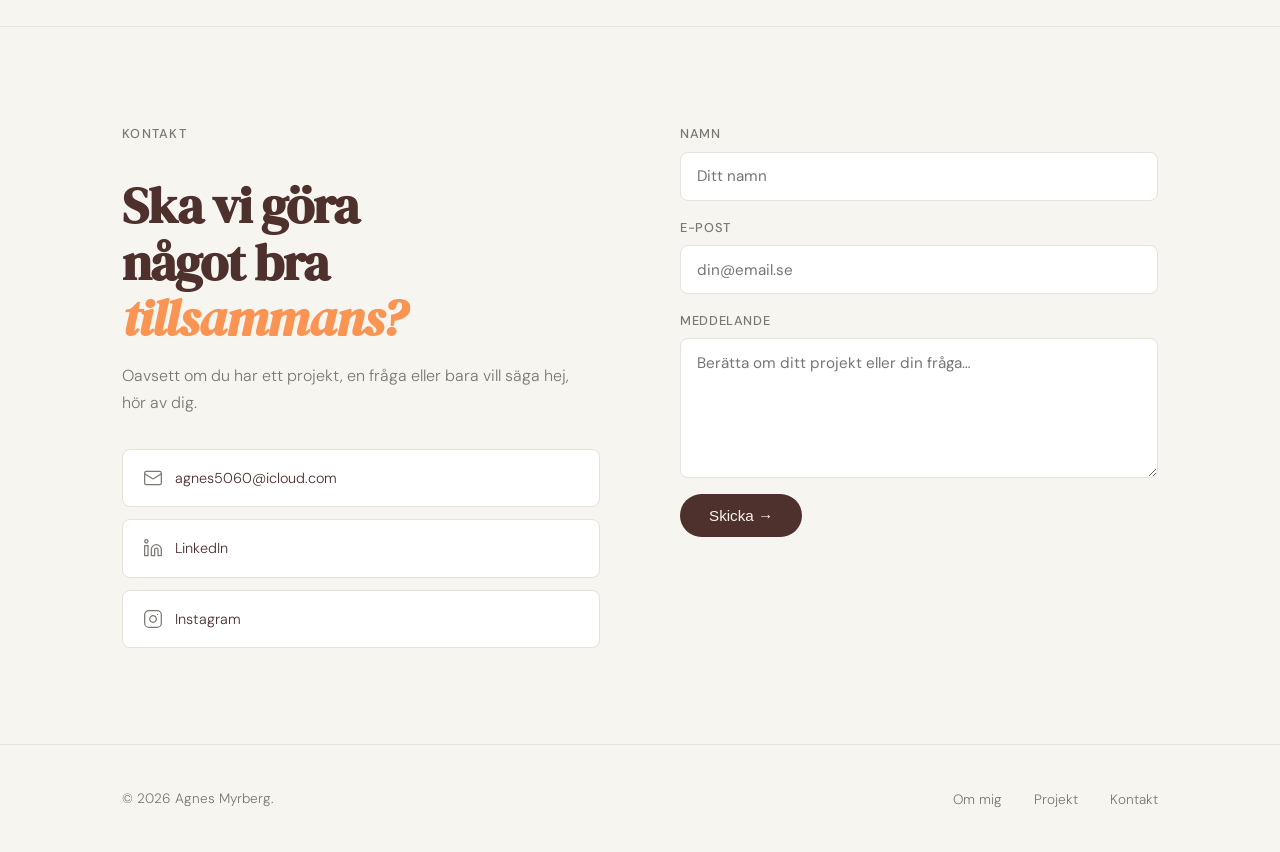
==== commit e7d9f0c4: "Update index.html" ====
--- a/index.html
+++ b/index.html
@@ -129,7 +129,7 @@
   <article class="project-card">
     <div class="card-image">
       <video autoplay muted loop playsinline>
-        <source src="images/inspelningtravel.mp4" type="video/mp4">
+        <source src="images/komp.video.travel.mp4" type="video/mp4">
       </video>
     </div>
     <div class="card-body">
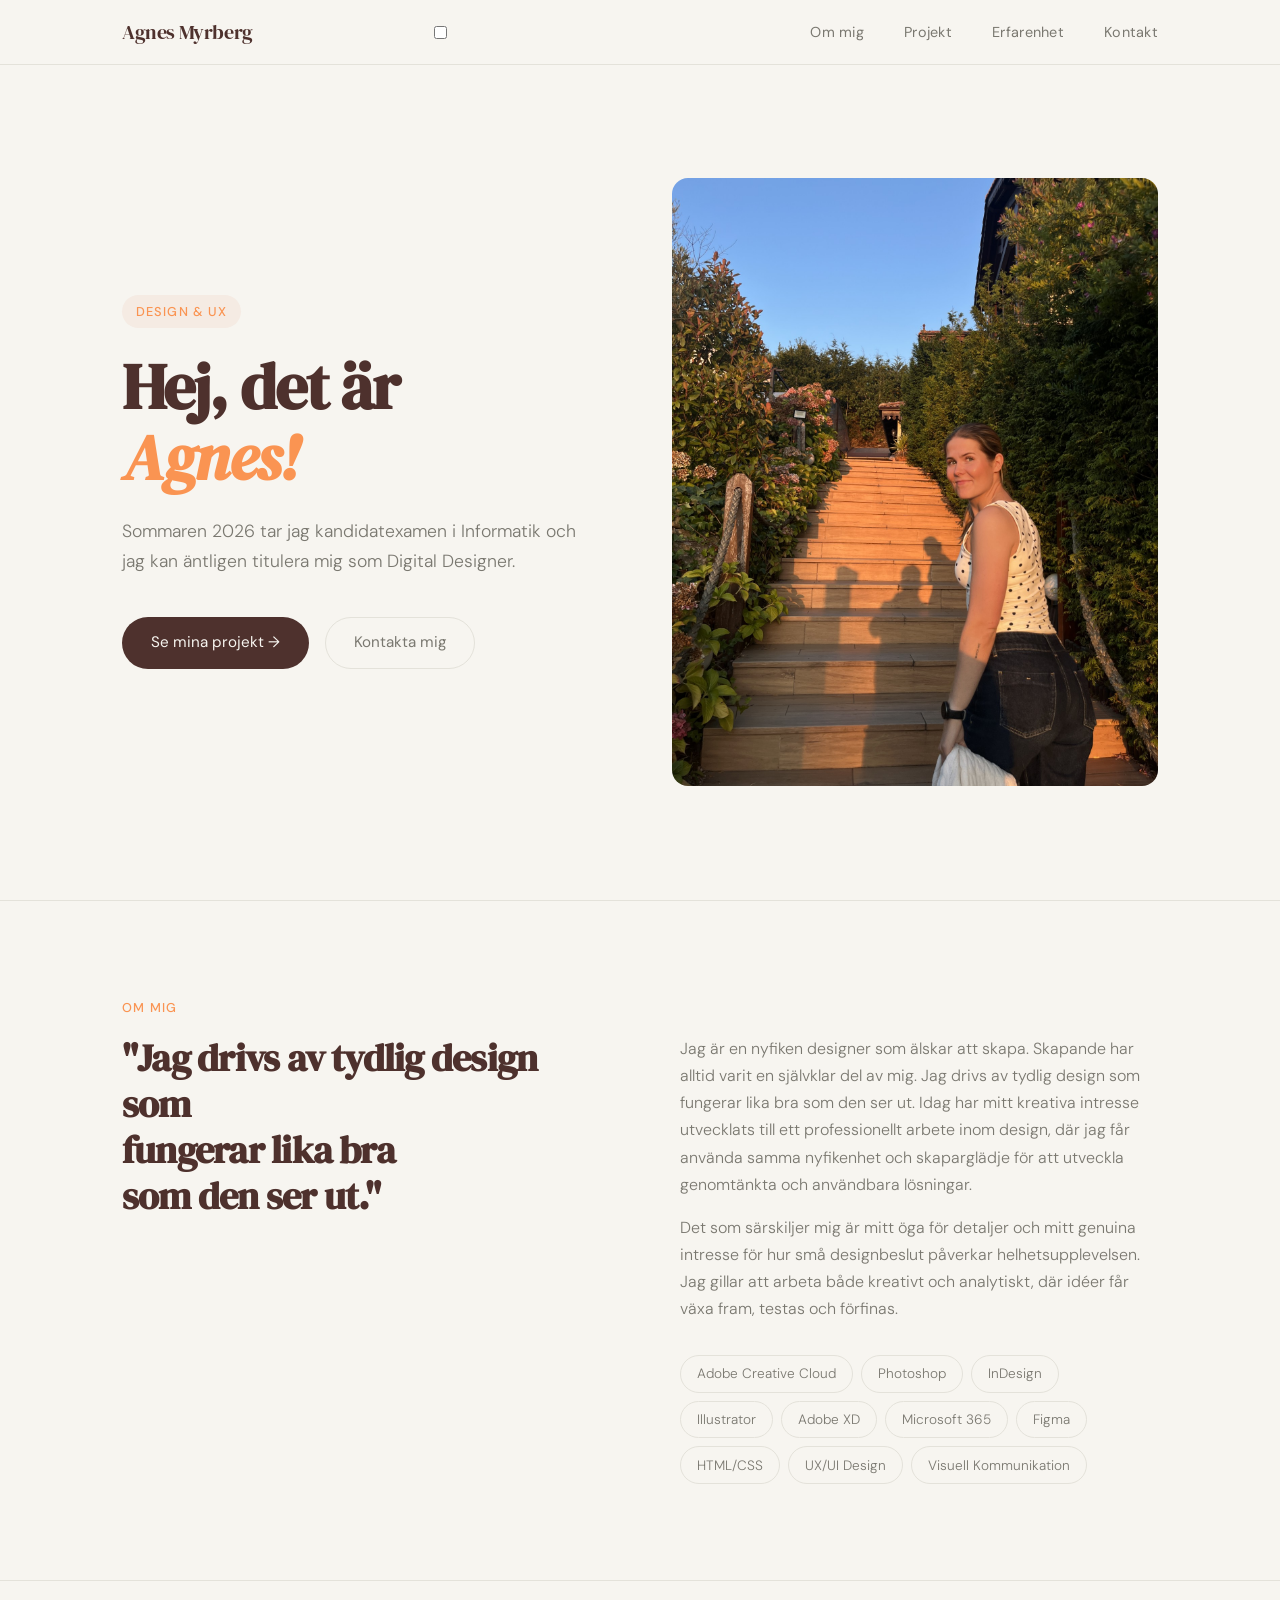
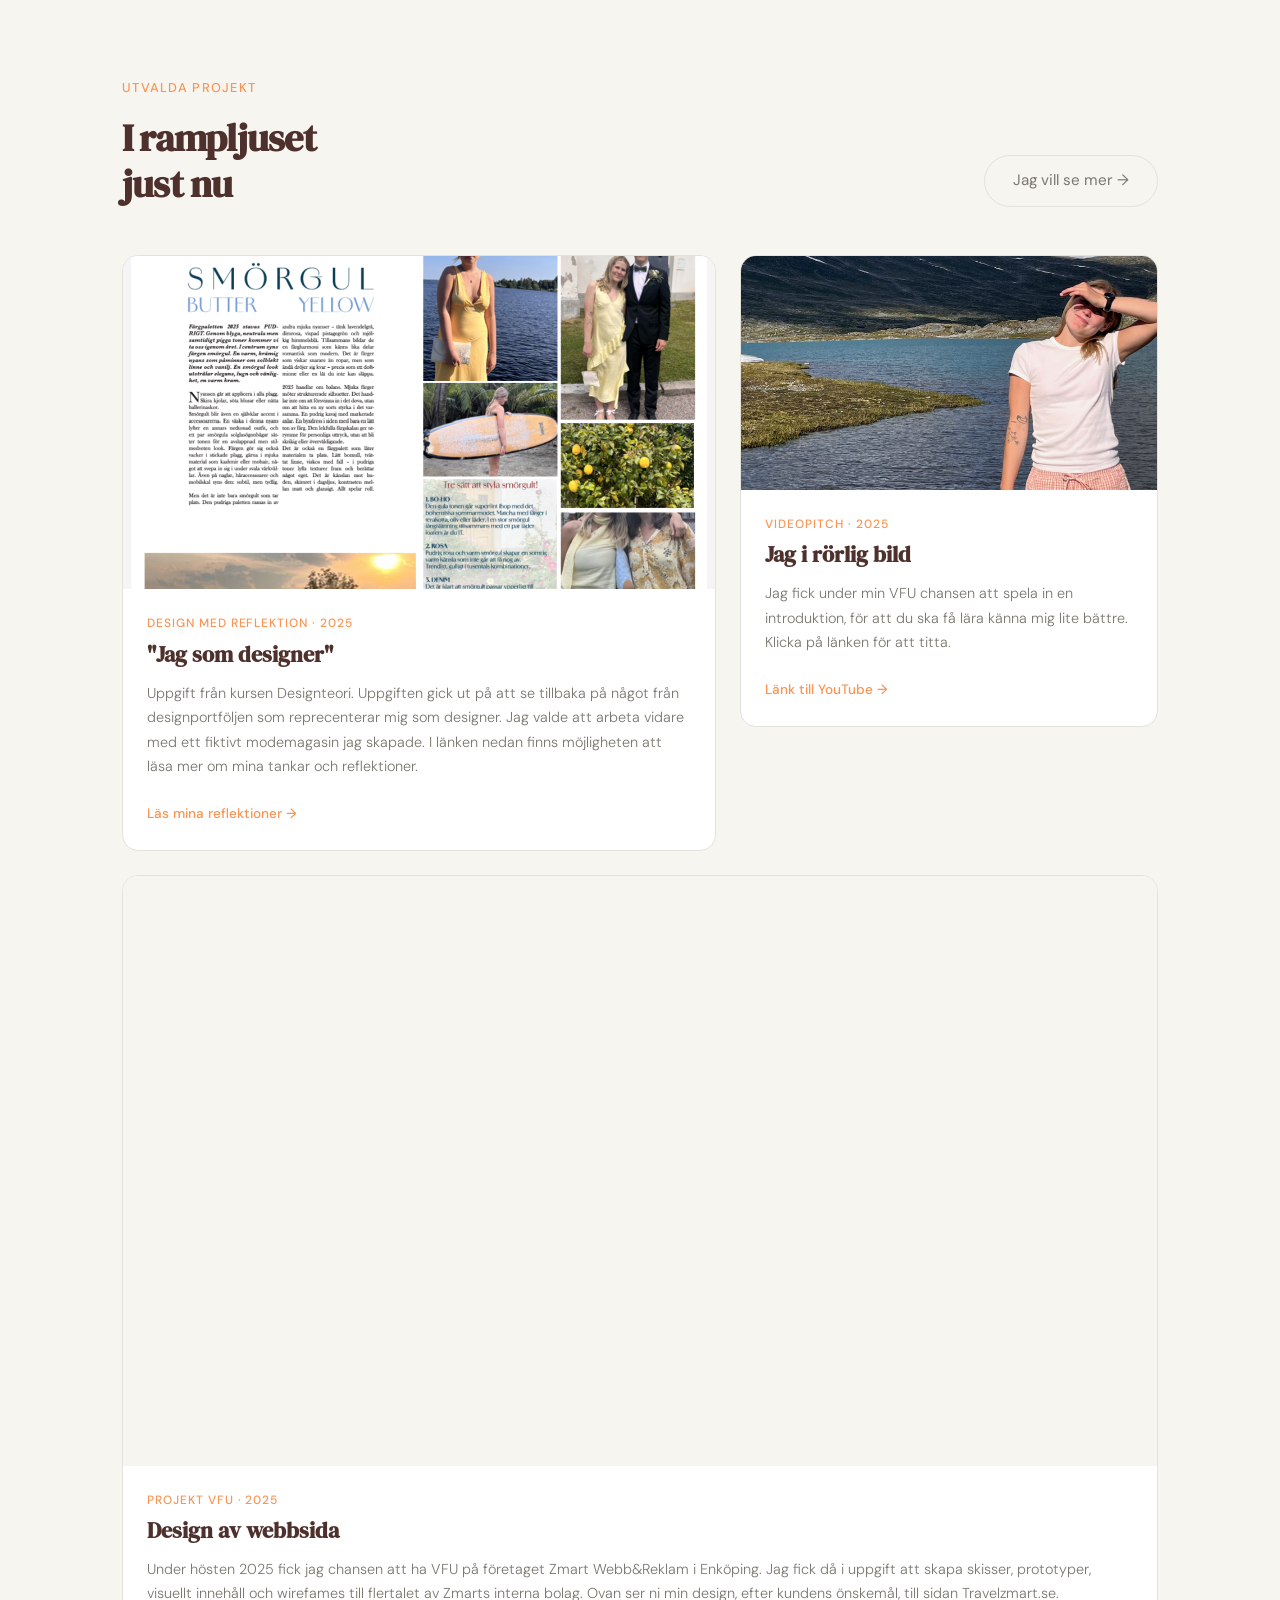
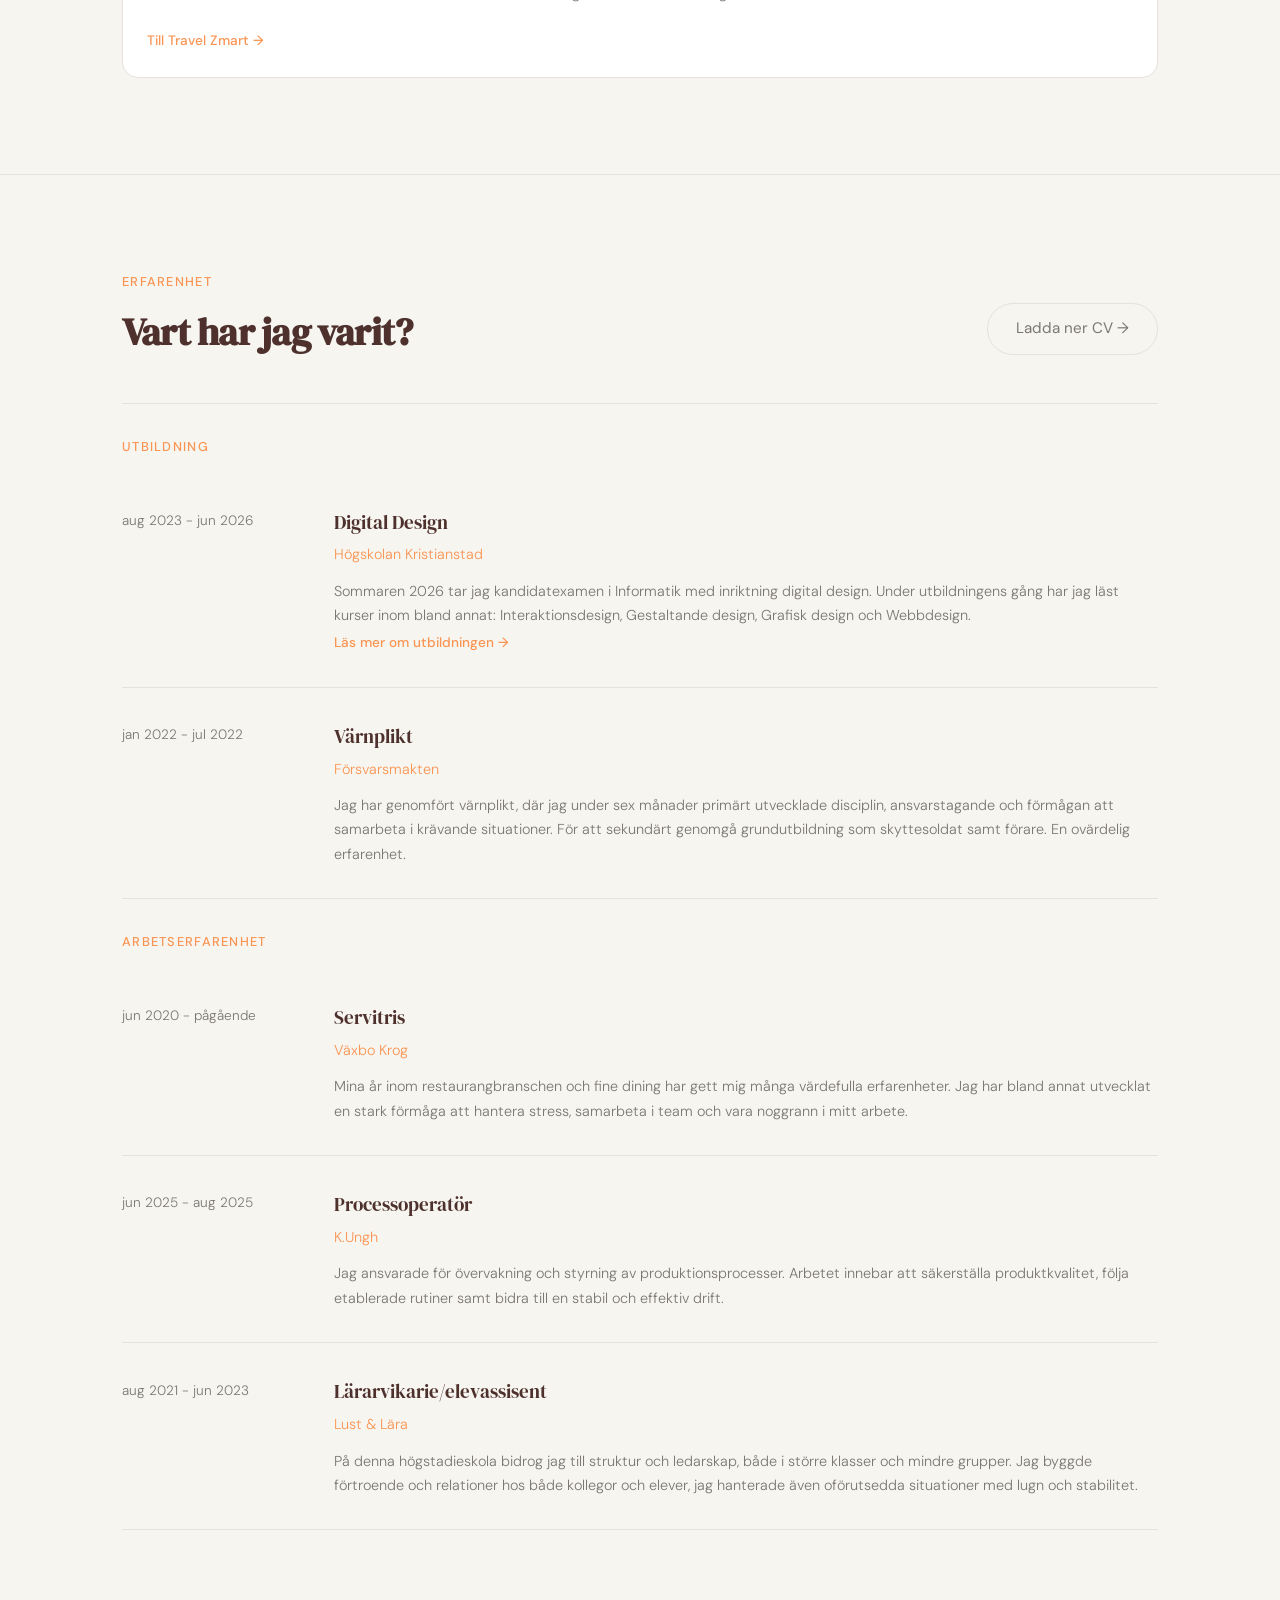
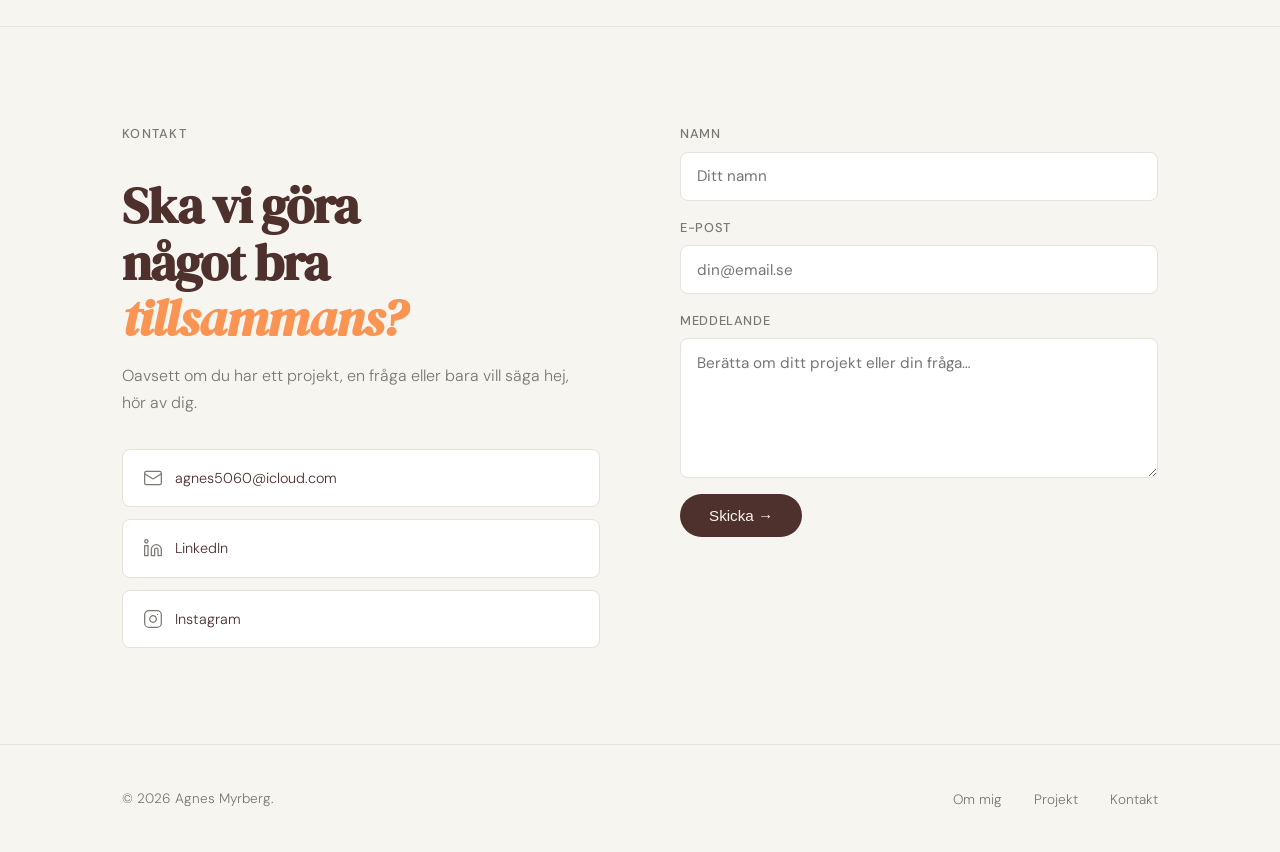
==== commit 8261cb96: "Add files via upload" ====
--- a/index.html
+++ b/index.html
@@ -13,16 +13,28 @@
 
   <!-- NAVIGATION -->
   <nav>
-    <div class="container">
-      <a href="index.html" class="nav-logo">Agnes Myrberg</a>
-      <ul class="nav-links">
-        <li><a href="ommig.html">Om mig</a></li>
-        <li><a href="projekt.html">Projekt</a></li>
-        <li><a href="erfarenhet.html">Erfarenhet</a></li>
-        <li><a href="kontakt.html">Kontakt</a></li>
-      </ul>
-    </div>
-  </nav>
+  <div class="container">
+
+    <a href="index.html" class="nav-logo">Agnes Myrberg</a>
+
+    <!-- HAMBURGER (CSS ONLY) -->
+    <input type="checkbox" id="menu-toggle">
+
+    <label for="menu-toggle" class="hamburger">
+      <span></span>
+      <span></span>
+      <span></span>
+    </label>
+
+    <ul class="nav-links">
+      <li><a href="ommig.html">Om mig</a></li>
+      <li><a href="projekt.html">Projekt</a></li>
+      <li><a href="erfarenhet.html">Erfarenhet</a></li>
+      <li><a href="kontakt.html">Kontakt</a></li>
+    </ul>
+
+  </div>
+</nav>
 
   <!-- HERO -->
   <section id="hero">
